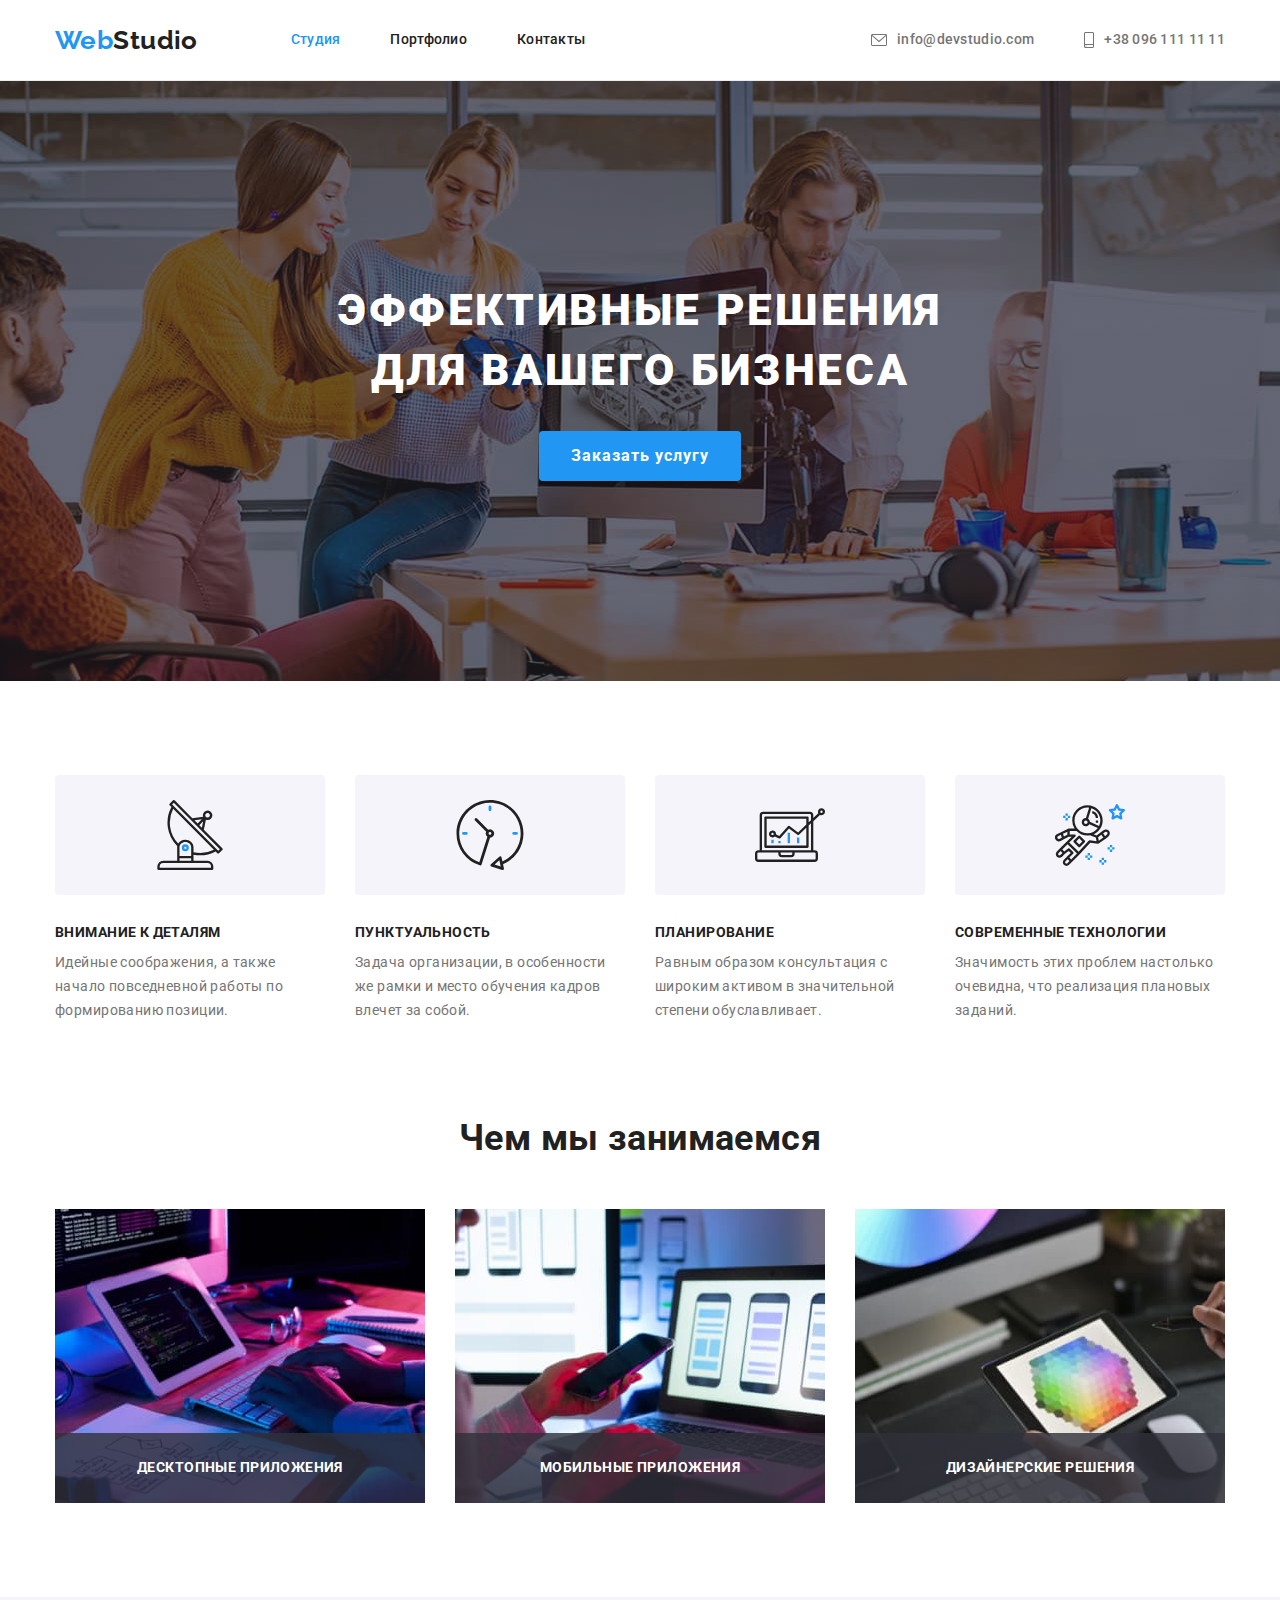
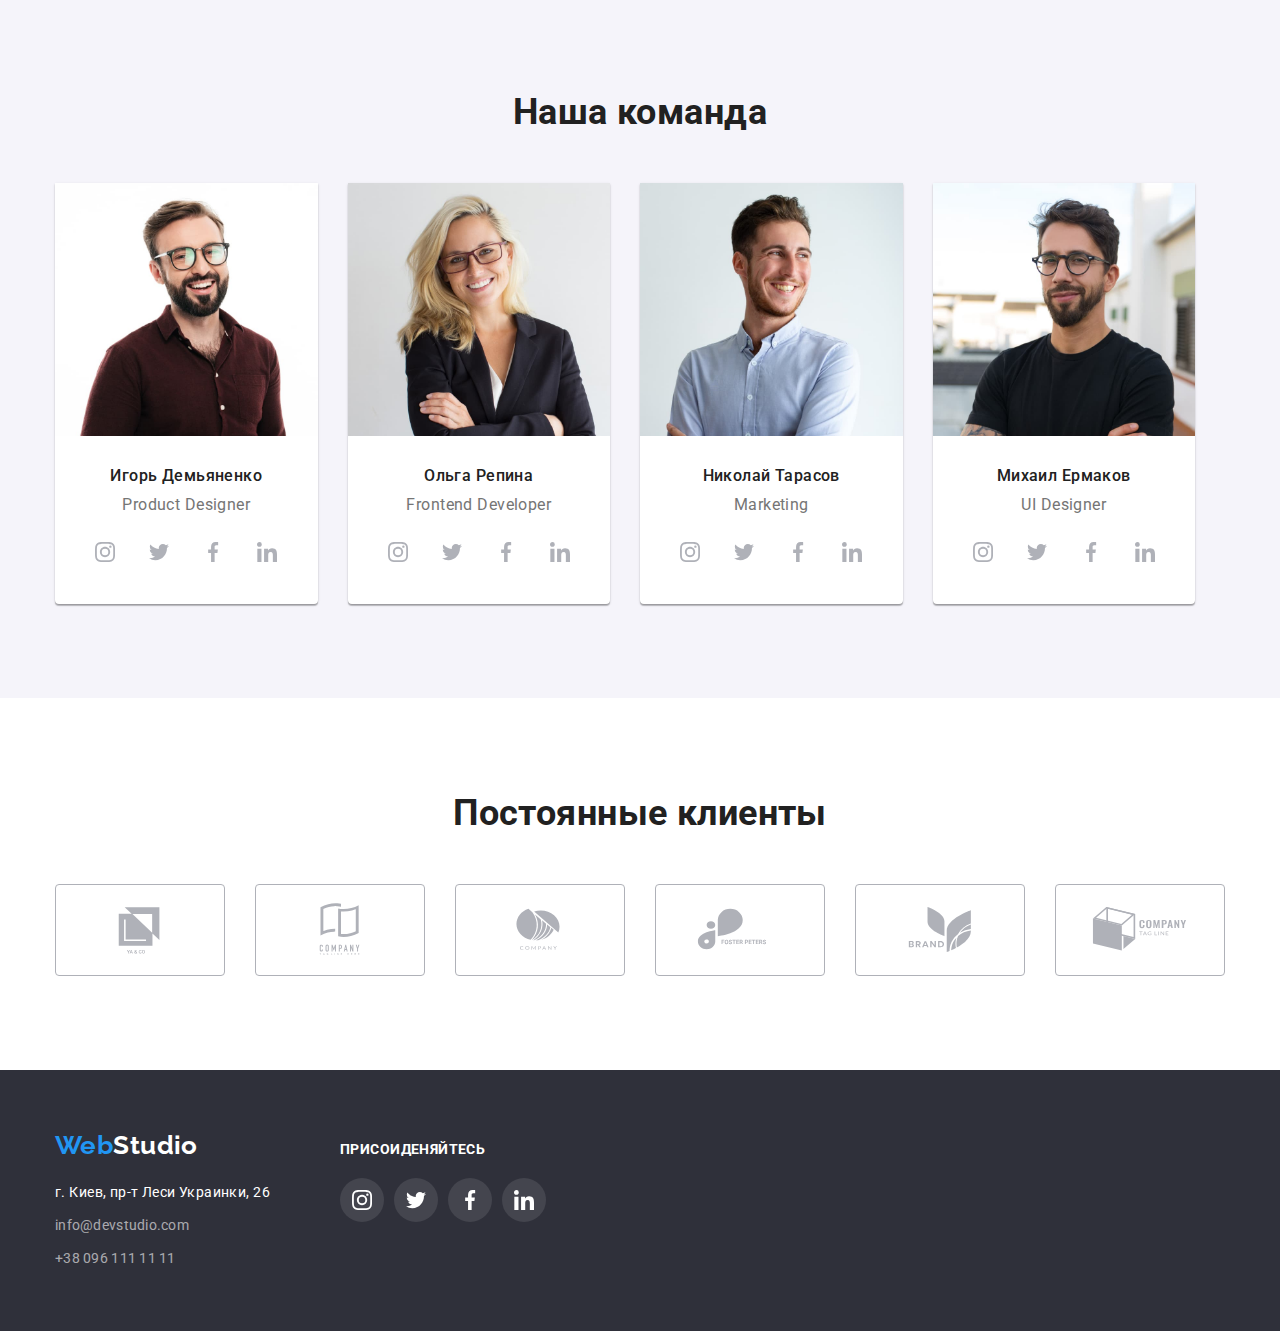
==== index.html @ 947b68a3 "Initial commit" ====
<!DOCTYPE html>
<html lang="ru">
  <head>
    <meta charset="UTF-8" />
    <meta http-equiv="X-UA-Compatible" content="IE=edge" />
    <meta name="viewport" content="width=device-width, initial-scale=1.0" />
    <title>Web-studio-project-for-hw-1</title>
    <link
      rel="stylesheet"
      href="https://cdn.jsdelivr.net/npm/modern-normalize@1.1.0/modern-normalize.min.css"
    />
    <link rel="stylesheet" href="./styles/styles.css" />
    <link rel="preconnect" href="https://fonts.googleapis.com" />
    <link rel="preconnect" href="https://fonts.gstatic.com" crossorigin />
    <link
      href="https://fonts.googleapis.com/css2?family=Raleway:wght@700&family=Roboto:wght@400;500;700;900&display=swap"
      rel="stylesheet"
    />
  </head>
  <body>
    <header class="header">
      <div class="container flex">
        <nav class="flex">
          <a href="./index.html" class="logo link"> Web<span>Studio</span></a>
          <ul class="list header-nav-links flex">
            <li>
              <a href="./index.html" class="header-nav link current">Студия</a>
            </li>
            <li><a href="./portfolio.html" class="header-nav link">Портфолио</a></li>
            <li><a href="#" class="header-nav link">Контакты</a></li>
          </ul>
        </nav>
        <ul class="list header-contacts flex">
          <li class="contact-item flex">
            <a href="mailto:info@devstudio.com" class="contact link">
              <svg class="contact-icon" width="16" height="12">
                <use href="./images/icons/icons.svg#icon-mail"></use>
              </svg>
              info@devstudio.com
            </a>
          </li>
          <li class="contact-item flex">
            <a href="tel:+380961111111" class="contact link">
              <svg class="contact-icon" width="10" height="16">
                <use href="./images/icons/icons.svg#icon-phone"></use>
              </svg>
              +38 096 111 11 11
            </a>
          </li>
        </ul>
      </div>
    </header>
    <main>
      <section class="hero">
        <div class="container">
          <h1 class="hero-title">Эффективные решения для вашего бизнеса</h1>
          <button type="button" class="prime-btn">Заказать услугу</button>
        </div>
      </section>
      <section class="section">
        <div class="container why-img">
          <h2 class="sections-title visually-hidden">Почему клиенты выбирают нас?</h2>
          <ul class="list why-list flex">
            <li>
              <div class="why-card">
                <svg width="70" height="70">
                  <use href="./images/icons/icons.svg#icon-antenna"></use>
                </svg>
              </div>
              <h3 class="why-title">Внимание к деталям</h3>
              <p class="why-txt">
                Идейные соображения, а также начало повседневной работы по формированию позиции.
              </p>
            </li>
            <li>
              <div class="why-card">
                <svg width="70" height="70">
                  <use href="./images/icons/icons.svg#icon-clock"></use>
                </svg>
              </div>
              <h3 class="why-title">Пунктуальность</h3>
              <p class="why-txt">
                Задача организации, в особенности же рамки и место обучения кадров влечет за собой.
              </p>
            </li>
            <li>
              <div class="why-card">
                <svg width="70" height="70">
                  <use href="./images/icons/icons.svg#icon-diagram"></use>
                </svg>
              </div>
              <h3 class="why-title">Планирование</h3>
              <p class="why-txt">
                Равным образом консультация с широким активом в значительной степени обуславливает.
              </p>
            </li>
            <li>
              <div class="why-card flex">
                <svg width="70" height="70">
                  <use href="./images/icons/icons.svg#icon-astronaut"></use>
                </svg>
              </div>
              <h3 class="why-title">Современные технологии</h3>
              <p class="why-txt">
                Значимость этих проблем настолько очевидна, что реализация плановых заданий.
              </p>
            </li>
          </ul>
        </div>
      </section>
      <section class="section work">
        <div class="container">
          <h2 class="sections-title">Чем мы занимаемся</h2>
          <ul class="list work-list flex">
            <li class="work-present">
              <img
                src="./images/work-present-img/comp-build-maket.jpg"
                alt="Веб разработка"
                width="370"
              />
              <p class="work-desc">Десктопные приложения</p>
            </li>
            <li class="work-present">
              <img
                src="./images/work-present-img/comp-smart-adpt.jpg"
                alt="Приложения для смартфонов"
                width="370"
              />
              <p class="work-desc">Мобильные приложения</p>
            </li>
            <li class="work-present">
              <img
                src="./images/work-present-img/comp-tab-color.jpg"
                alt="Графический дизайн"
                width="370"
              />
              <p class="work-desc">Дизайнерские решения</p>
            </li>
          </ul>
        </div>
      </section>
      <section class="section team">
        <div class="container">
          <h2 class="sections-title">Наша команда</h2>
          <ul class="list flex">
            <li class="employee-card">
              <img
                src="./images/teammates-photo/ihor.jpg"
                alt="Фото учасника команды. Игорь Демьяненко"
                width="270"
              />
              <div class="sign">
                <h3 class="team-title">Игорь Демьяненко</h3>
                <p class="team-txt" lang="en">Product Designer</p>
                <ul class="list employee-social-link flex">
                  <li class="emp-soc-list">
                    <a
                      href=""
                      rel="noreferrer noopener"
                      class="empl-soc-connect"
                      aria-label="instagram"
                    >
                      <svg class="empl-soc-connect-icon" width="20" height="20">
                        <use href="./images/icons/icons.svg#icon-instagram"></use>
                      </svg>
                    </a>
                  </li>
                  <li class="emp-soc-list">
                    <a
                      href=""
                      rel="noreferrer noopener"
                      class="empl-soc-connect"
                      aria-label="twitter"
                    >
                      <svg class="empl-soc-connect-icon" width="20" height="20">
                        <use href="./images/icons/icons.svg#icon-twitter"></use>
                      </svg>
                    </a>
                  </li>
                  <li class="emp-soc-list">
                    <a
                      href=""
                      rel="noreferrer noopener"
                      class="empl-soc-connect"
                      aria-label="facebook"
                    >
                      <svg class="empl-soc-connect-icon" width="20" height="20">
                        <use href="./images/icons/icons.svg#icon-facebook"></use>
                      </svg>
                    </a>
                  </li>
                  <li class="emp-soc-list">
                    <a
                      href=""
                      rel="noreferrer noopener"
                      class="empl-soc-connect"
                      aria-label="linkedin"
                    >
                      <svg class="empl-soc-connect-icon" width="20" height="20">
                        <use href="./images/icons/icons.svg#icon-linkedin"></use>
                      </svg>
                    </a>
                  </li>
                </ul>
              </div>
            </li>
            <li class="employee-card">
              <img
                src="./images/teammates-photo/olha.jpg"
                alt="Фото учасника команды. Ольга Репина"
                width="270"
              />
              <div class="sign">
                <h3 class="team-title">Ольга Репина</h3>
                <p class="team-txt" lang="en">Frontend Developer</p>
                <ul class="list employee-social-link flex">
                  <li class="emp-soc-list">
                    <a
                      href=""
                      rel="noreferrer noopener"
                      class="empl-soc-connect"
                      aria-label="instagram"
                    >
                      <svg class="empl-soc-connect-icon" width="20" height="20">
                        <use href="./images/icons/icons.svg#icon-instagram"></use>
                      </svg>
                    </a>
                  </li>
                  <li class="emp-soc-list">
                    <a
                      href=""
                      rel="noreferrer noopener"
                      class="empl-soc-connect"
                      aria-label="twitter"
                    >
                      <svg class="empl-soc-connect-icon" width="20" height="20">
                        <use href="./images/icons/icons.svg#icon-twitter"></use>
                      </svg>
                    </a>
                  </li>
                  <li class="emp-soc-list">
                    <a
                      href=""
                      rel="noreferrer noopener"
                      class="empl-soc-connect"
                      aria-label="facebook"
                    >
                      <svg class="empl-soc-connect-icon" width="20" height="20">
                        <use href="./images/icons/icons.svg#icon-facebook"></use>
                      </svg>
                    </a>
                  </li>
                  <li class="emp-soc-list">
                    <a
                      href=""
                      rel="noreferrer noopener"
                      class="empl-soc-connect"
                      aria-label="linkedin"
                    >
                      <svg class="empl-soc-connect-icon" width="20" height="20">
                        <use href="./images/icons/icons.svg#icon-linkedin"></use>
                      </svg>
                    </a>
                  </li>
                </ul>
              </div>
            </li>
            <li class="employee-card">
              <img
                src="./images/teammates-photo/nikolay.jpg"
                alt="Фото учасника команды.Николай Тарасов."
                width="270"
              />

              <div class="sign">
                <h3 class="team-title">Николай Тарасов</h3>
                <p class="team-txt" lang="en">Marketing</p>
                <ul class="list employee-social-link flex">
                  <li class="emp-soc-list">
                    <a
                      href=""
                      rel="noreferrer noopener"
                      class="empl-soc-connect"
                      aria-label="instagram"
                    >
                      <svg class="empl-soc-connect-icon" width="20" height="20">
                        <use href="./images/icons/icons.svg#icon-instagram"></use>
                      </svg>
                    </a>
                  </li>
                  <li class="emp-soc-list">
                    <a
                      href=""
                      rel="noreferrer noopener"
                      class="empl-soc-connect"
                      aria-label="twitter"
                    >
                      <svg class="empl-soc-connect-icon" width="20" height="20">
                        <use href="./images/icons/icons.svg#icon-twitter"></use>
                      </svg>
                    </a>
                  </li>
                  <li class="emp-soc-list">
                    <a
                      href=""
                      rel="noreferrer noopener"
                      class="empl-soc-connect"
                      aria-label="facebook"
                    >
                      <svg class="empl-soc-connect-icon" width="20" height="20">
                        <use href="./images/icons/icons.svg#icon-facebook"></use>
                      </svg>
                    </a>
                  </li>
                  <li class="emp-soc-list">
                    <a
                      href=""
                      rel="noreferrer noopener"
                      class="empl-soc-connect"
                      aria-label="linkedin"
                    >
                      <svg class="empl-soc-connect-icon" width="20" height="20">
                        <use href="./images/icons/icons.svg#icon-linkedin"></use>
                      </svg>
                    </a>
                  </li>
                </ul>
              </div>
            </li>
            <li class="employee-card">
              <img
                src="./images/teammates-photo/mykhayl.jpg"
                alt="Фото учасника команды. Михаил Ермаков"
                width="270"
              />
              <div class="sign">
                <h3 class="team-title">Михаил Ермаков</h3>
                <p class="team-txt" lang="en">UI Designer</p>
                <ul class="list employee-social-link flex">
                  <li class="emp-soc-list">
                    <a
                      href=""
                      rel="noreferrer noopener"
                      class="empl-soc-connect"
                      aria-label="instagram"
                    >
                      <svg class="empl-soc-connect-icon" width="20" height="20">
                        <use href="./images/icons/icons.svg#icon-instagram"></use>
                      </svg>
                    </a>
                  </li>
                  <li class="emp-soc-list">
                    <a
                      href=""
                      rel="noreferrer noopener"
                      class="empl-soc-connect"
                      aria-label="twitter"
                    >
                      <svg class="empl-soc-connect-icon" width="20" height="20">
                        <use href="./images/icons/icons.svg#icon-twitter"></use>
                      </svg>
                    </a>
                  </li>
                  <li class="emp-soc-list">
                    <a
                      href=""
                      rel="noreferrer noopener"
                      class="empl-soc-connect"
                      aria-label="facebook"
                    >
                      <svg class="empl-soc-connect-icon" width="20" height="20">
                        <use href="./images/icons/icons.svg#icon-facebook"></use>
                      </svg>
                    </a>
                  </li>
                  <li class="emp-soc-list">
                    <a
                      href=""
                      rel="noreferrer noopener"
                      class="empl-soc-connect"
                      aria-label="linkedin"
                    >
                      <svg class="empl-soc-connect-icon" width="20" height="20">
                        <use href="./images/icons/icons.svg#icon-linkedin"></use>
                      </svg>
                    </a>
                  </li>
                </ul>
              </div>
            </li>
          </ul>
        </div>
      </section>
      <section class="section">
        <h2 class="sections-title">Постоянные клиенты</h2>
        <ul class="clients-list list flex">
          <li class="client-list">
            <a
              href=""
              rel="noreferrer noopener"
              class="client-logo flex"
              aria-label="Company name 1"
            >
              <svg class="client-logo-icon" width="106" height="60">
                <use href="./images/icons/icons.svg#icon-logo"></use>
              </svg>
            </a>
          </li>
          <li class="client-list">
            <a
              href=""
              rel="noreferrer noopener"
              class="client-logo flex"
              aria-label="Company name 2"
            >
              <svg class="client-logo-icon" width="106" height="60">
                <use href="./images/icons/icons.svg#icon-logo-1"></use>
              </svg>
            </a>
          </li>
          <li class="client-list">
            <a
              href=""
              rel="noreferrer noopener"
              class="client-logo flex"
              aria-label="Company name 3"
              ><svg class="client-logo-icon" width="106" height="60">
                <use href="./images/icons/icons.svg#icon-logo-2"></use>
              </svg>
            </a>
          </li>
          <li class="client-list">
            <a
              href=""
              rel="noreferrer noopener"
              class="client-logo flex"
              aria-label="Company name 4"
              ><svg class="client-logo-icon" width="106" height="60">
                <use href="./images/icons/icons.svg#icon-logo-3"></use>
              </svg>
            </a>
          </li>
          <li class="client-list">
            <a
              href=""
              rel="noreferrer noopener"
              class="client-logo flex"
              aria-label="Company name 5"
              ><svg class="client-logo-icon" width="106" height="60">
                <use href="./images/icons/icons.svg#icon-logo-4"></use>
              </svg>
            </a>
          </li>
          <li class="client-list">
            <a
              href=""
              rel="noreferrer noopener"
              class="client-logo flex"
              aria-label="Company name 6"
              ><svg class="client-logo-icon" width="106" height="60">
                <use href="./images/icons/icons.svg#icon-logo-5"></use>
              </svg>
            </a>
          </li>
        </ul>
      </section>
    </main>
    <footer class="footer">
      <div class="container">
        <div class="footer-line-item">
          <a href="./index.html" class="logo link"> Web<span>Studio</span></a>
          <address>
            <ul class="list footer-links">
              <li>
                <a
                  class="footer-address link"
                  href="https://goo.gl/maps/YjMtobuVedqzEs7B6"
                  target="_blank"
                  rel="noreferrer noopener"
                  >г. Киев, пр-т Леси Украинки, 26</a
                >
              </li>
              <li>
                <a class="footer-contact link" href="mailto:info@devstudio.com"
                  >info@devstudio.com</a
                >
              </li>
              <li>
                <a class="footer-contact link" href="tel:+380961111111">+38 096 111 11 11</a>
              </li>
            </ul>
          </address>
        </div>
        <div>
          <strong class="social-connect">Присоиденяйтесь</strong>
          <ul class="list flex">
            <li class="footer-social-list">
              <a
                href=""
                class="footer-social-links"
                rel="noreferrer noopener"
                aria-label="Company instagram"
              >
                <svg class="empl-soc-connect-icon" width="20" height="20">
                  <use href="./images/icons/icons.svg#icon-instagram"></use>
                </svg>
              </a>
            </li>
            <li class="footer-social-list">
              <a
                href=""
                class="footer-social-links"
                rel="noreferrer noopener"
                aria-label="Company twitter"
                ><svg class="empl-soc-connect-icon" width="20" height="20">
                  <use href="./images/icons/icons.svg#icon-twitter"></use>
                </svg>
              </a>
            </li>
            <li class="footer-social-list">
              <a
                href=""
                class="footer-social-links"
                rel="noreferrer noopener"
                aria-label="Company facebook"
                ><svg class="empl-soc-connect-icon" width="20" height="20">
                  <use href="./images/icons/icons.svg#icon-facebook"></use>
                </svg>
              </a>
            </li>
            <li class="footer-social-list">
              <a
                href=""
                class="footer-social-links"
                rel="noreferrer noopener"
                aria-label="Company linkedin"
                ><svg class="empl-soc-connect-icon" width="20" height="20">
                  <use href="./images/icons/icons.svg#icon-linkedin"></use>
                </svg>
              </a>
            </li>
          </ul>
        </div>
      </div>
    </footer>
  </body>
</html>
---- styles/styles.css ----
:root{
    --prime-bg-color: #ffffff;
    --footer-bg-color:#2F303A;
    --third-bg-color:#F5F4FA;
    --primary-txt-color: #757575;
    --secondary-txt-color: #212121;
    --focus-color: #2196F3;
    --btn-hv-color:#188CE8;

}

body{
    background-color: var(--white-color);
    color: var(--primary-txt-color);
    font-family: 'Roboto', sans-serif;
    font-size: 14px;
    line-height: 1.14;
    letter-spacing: 0.03em;
}

/* Common styles */
h1,h2,h3,h4,h5,h6,p {
    margin: 0;
}
img {
    display: block;
    max-width: 100%; 
    height: auto;
}
address {
    font-style: normal;
}

.section {
    padding-top: 94px;
    padding-bottom: 94px;
}
.list{
    list-style: none;
    font-style: normal;
    padding: 0;
    margin: 0;
}
.link {
    text-decoration: none;
}
.link:hover, .link:focus, .contact:hover, .contact:focus{
    color: var(--focus-color);
}

.logo{
    font-family: 'Raleway', sans-serif;
    font-weight: 700;
    font-size: 26px;
    line-height: 1.19;
    color: var(--focus-color);
}
.contact {
    display: flex;
    align-items: center;

    font-weight: 500;
    letter-spacing: 0.02em;
    color: inherit;
    padding: 32px 0;
}
.visually-hidden {
  position: absolute;
  width: 1px;
  height: 1px;
  margin: -1px;
  border: 0;
  padding: 0;
  
  white-space: nowrap;
  clip-path: inset(100%);
  clip: rect(0 0 0 0);
  overflow: hidden;
}
.container {
    margin-left: auto;
    margin-right: auto;
    width: 1200px;
    padding-left: 15px;
    padding-right: 15px;

}
.flex{
    display: flex;
}

/* Header styles */
.header{ 
    border-bottom: #ECECEC 1px solid;
}
.header .flex {
    align-items: center;
}
.header .logo {
    margin-right: 93px;
}
.header .logo > span{
    color: var(--secondary-txt-color);
}
.contact-item:hover, .contact-item:focus{
    color: var(--focus-color);
}
.contact-icon{
   
    fill: currentColor;
    margin-right: 10px;
   
    
}

.header-nav-links > li:not(:last-child),.header-contacts>li:not(:last-child){
    margin-right: 50px;
}
.header-nav{
    display: block;
    padding-top: 32px;
    padding-bottom: 32px;
 
    font-weight: 500;
    letter-spacing: 0.02em;
    color: var(--secondary-txt-color);
}

.header-contacts{
    margin-left: auto;
}

.current {
    color: var(--focus-color);
}

/* Main Styles */
/* Hero section style */
.sections-title{
    margin-bottom: 50px;
    font-weight: 700;
    font-size: 36px;
    line-height: 1.17;
    text-align: center;
    color: var(--secondary-txt-color);
}
.hero{
    max-width: 1600px;
    height: 600px;
    margin-right: auto;
    margin-left: auto;
    padding: 200px 0;

    text-align: center;

    background-image: linear-gradient(rgba(47, 48, 58, 0.4), rgba(47, 48, 58, 0.4)),
     url(../images/bgc-img/hero-section.jpg);
    background-repeat: no-repeat;
    background-position: center;
    background-size: cover;
    background-color:#C4C4C4;
    }
.hero-title{
    margin-bottom: 30px;
    width: 696px;
    margin-right:  auto;
    margin-left: auto;
    
    font-weight: 900;
    font-size: 44px;
    line-height: 1.36;
    text-align: center;
    letter-spacing: 0.06em;
    text-transform: uppercase;
    color: var(--prime-bg-color);
    
}
.prime-btn{
    display: inline-block;
    padding: 10px 32px;
    
    background: var(--focus-color);
    text-align: center;
    font-family: inherit;
    font-weight: 700;
    font-size: 16px;
    line-height: 1.88;
    letter-spacing: 0.06em;
    color: var(--prime-bg-color);

    border: none;
    box-shadow: 0px 4px 4px rgba(0, 0, 0, 0.15);
    border-radius: 4px;

    cursor: pointer;
}

.prime-btn:hover, .prime-btn:focus {
    background: var(--btn-hv-color);
    box-shadow: 0px 4px 4px rgba(0, 0, 0, 0.15);
    border-radius: 4px;
}
/* why-section styles */
.why-card{
    display: inline-flex;
    width: 270px;
    height: 120px;
    margin-bottom: 30px;
    justify-content: center;
    align-items: center;

    background: var(--third-bg-color);
    border-radius: 4px;

}

.why-list > li {
    width: calc((100%-90px)/4);
    margin-right: 30px;

}
.why-list > li:last-child{
    margin-right: 0px;
}


.why-title{
    margin-bottom: 10px;
    font-weight: 700;
    font-size: 14px;
    text-transform: uppercase;
    color: var(--secondary-txt-color);
}
.why-txt{
    line-height: 1.71;
}
/* Section-work-list styles*/
.work{
    padding-top: 0px;
  
}

.work-list > li:not(:last-child) {
    margin-right: 30px;
}
.work-present{
    position: relative;
}
.work-desc{
    position: absolute;
    bottom: 0px;
    display: block;
    padding-top: 27px;
    padding-bottom: 27px;
    width: 370px;
    height: 70px;

    background-image: linear-gradient(rgba(47, 48, 58, 0.8),rgba(47, 48, 58, 0.8));
    
    font-weight: 700;
    text-transform: uppercase;
    text-align: center;
    color: var(--prime-bg-color);

}

/* Section-team styles*/
.team{
   background-color: var(--third-bg-color);
}
.employee-card{
    background-color: var(--prime-bg-color);
    text-align: center; 
    margin-right: 30px;

    box-shadow: 0px 1px 3px rgba(0, 0, 0, 0.12), 0px 1px 1px rgba(0, 0, 0, 0.14), 0px 2px 1px rgba(0, 0, 0, 0.2);
    border-radius: 0px 0px 4px 4px;
}
.sign{
   
    padding-top: 30px;
    padding-bottom: 30px;
    
}
.team-title{
    margin-bottom: 10px;

    font-weight: 500;
    font-size: 16px;
    line-height: 1.19;
    color: var(--secondary-txt-color);
}
.team-txt {

    font-size: 16px;
    line-height: 1.19;
    margin-bottom: 16px;
}
.emp-soc-list:not(:last-child) {
    margin-right: 10px;
}
.employee-social-link{
    justify-content: center;
}
.empl-soc-connect{
    display: inline-flex;
    width: 44px;
    height: 44px;
    justify-content: center;
    align-items: center;
   
    color: #AFB1B8;
    border-radius: 50%;
}
.empl-soc-connect:not(:last-child){
    margin-right: 10px;
}

.empl-soc-connect:hover, .empl-soc-connect:focus {
    background-color:var(--focus-color);
    color: var(--prime-bg-color);
}

.empl-soc-connect-icon{
    fill: currentColor;
}


.clients-list{
    justify-content: center;
    align-items: center;
}
.client-logo{
    align-items: center;
    justify-content: center;
    width: 170px;
    height: 92px;

    color: #AFB1B8;

    border: 1px solid #AFB1B8;
    border-radius: 4px;
}
.client-list:not(:last-child) {
    margin-right: 30px;
}
.client-logo:hover,
.client-logo:focus{
    border-color: var(--focus-color);
    color: var(--focus-color);
}
.client-logo-icon{
    fill:currentColor;
}
    
/* Footer styles */
.footer{
    padding-top: 60px;
    padding-bottom: 60px;
    background-color: var(--footer-bg-color);
}
.footer .container{
    display: flex;
    align-items: baseline;
}
.footer-line-item{
    margin-right: 70px; ;
}

.footer .logo {
    display: inline-block;
    margin-bottom: 20px;
}
.footer .logo>span{
    color: var(--prime-bg-color);
}

.footer-links > li:not(:last-child) {
    margin-bottom: 9px;
}
.social-connect{
    display: inline-block;
    color: var(--prime-bg-color);
    text-transform: uppercase;
    margin-bottom: 20px;
}
.footer-social-links{
    display: inline-flex;
    align-items: center;
    justify-content: center;

    width: 44px;
    height: 44px;
    border-radius: 50%;

    color: var(--prime-bg-color);
    background-color:rgba(255, 255, 255, 0.1);
}
.footer-social-list:not(:last-child){
    margin-right: 10px;
}
.footer-social-links:hover, .footer-social-links:focus{
    background-color: var(--focus-color);
}
.footer-address{
    font-style: normal;
    line-height: 1.71;
    color: var(--prime-bg-color);

}
.footer-contact{
  
    letter-spacing: 0.02em;
    font-weight: inherit;
    line-height: 1.71;
    color: rgba(255, 255, 255, 0.6);

}   
.footer-contact:hover,
.footer-contact:focus {
    color: var(--focus-color);
}
/* STYLES FOR PORTFOLIO */
/* Main styles */

.buttons {
    justify-content: center;
    margin-bottom: 56px;
}
.buttons > li:not(:last-child) {
    margin-right: 8px;
}
.secondary-btn{
    padding: 6px 22px;

    font-family: inherit;
    font-weight: 500;
    font-size: 16px;
    line-height:1.62;
    text-align: center;
    letter-spacing: inherit;
    
    color: var(--secondary-txt-color);
    background: var(--third-bg-color);
    border-radius: 4px;
    border: none;
   
    
    cursor: pointer;
}
.secondary-btn:hover, 
.secondary-btn:focus{
    color: var(--prime-bg-color);
    background: var(--focus-color);
    box-shadow: 0px 3px 1px rgba(0, 0, 0, 0.1), 0px 1px 2px rgba(0, 0, 0, 0.08), 0px 2px 2px rgba(0, 0, 0, 0.12);
    border-radius: 4px;   
}
.cards {
    flex-wrap: wrap;
}
.border{
    padding-top: 20px;
    padding-right: 24px;
    padding-bottom: 20px;
    padding-left: 24px;

    border: 1px solid #EEEEEE;
    border-top: none;
}
.complete-card{
    margin-right: 30px;
    margin-bottom: 30px;
    background-color: var(--prime-bg-color);
}
.complete-card:nth-child(3n) {
    margin-right: 0px;
}
.complete-card:nth-last-child(-n+3) {
    margin-bottom: 0px;
}
.card-block{
    display: block;
    text-decoration: none;
}
.card-block:hover, .card-block:focus {
    box-shadow: 0px 1px 1px rgba(0, 0, 0, 0.12), 0px 4px 4px rgba(0, 0, 0, 0.06), 1px 4px 6px rgba(0, 0, 0, 0.16);
}
.c-card-title{
    margin-bottom: 4px;

    font-weight: 700;
    font-size: 18px;
    line-height: 2;
    letter-spacing: 0.06em;
    color: var(--secondary-txt-color);
}
.c-card-txt{
    font-size: 16px;
    line-height: 1.88;
    color: var(--primary-txt-color);   
}
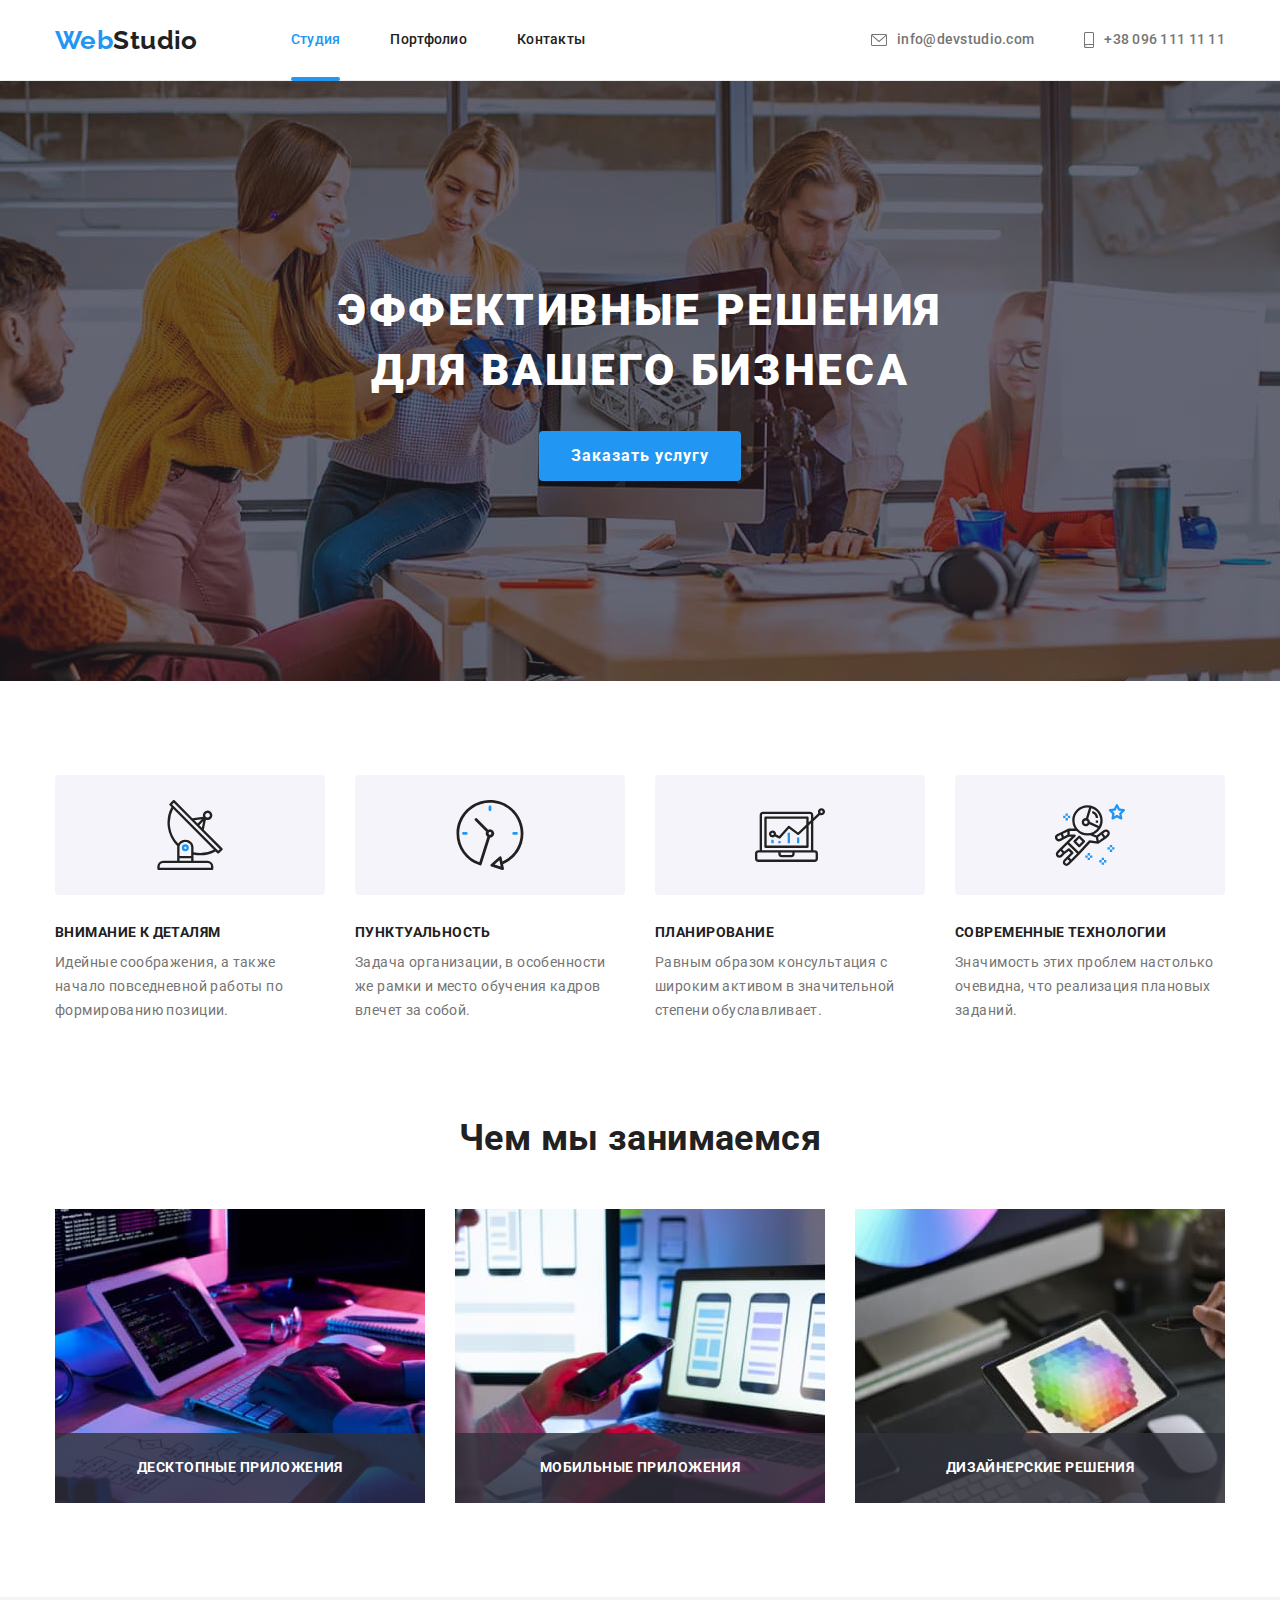
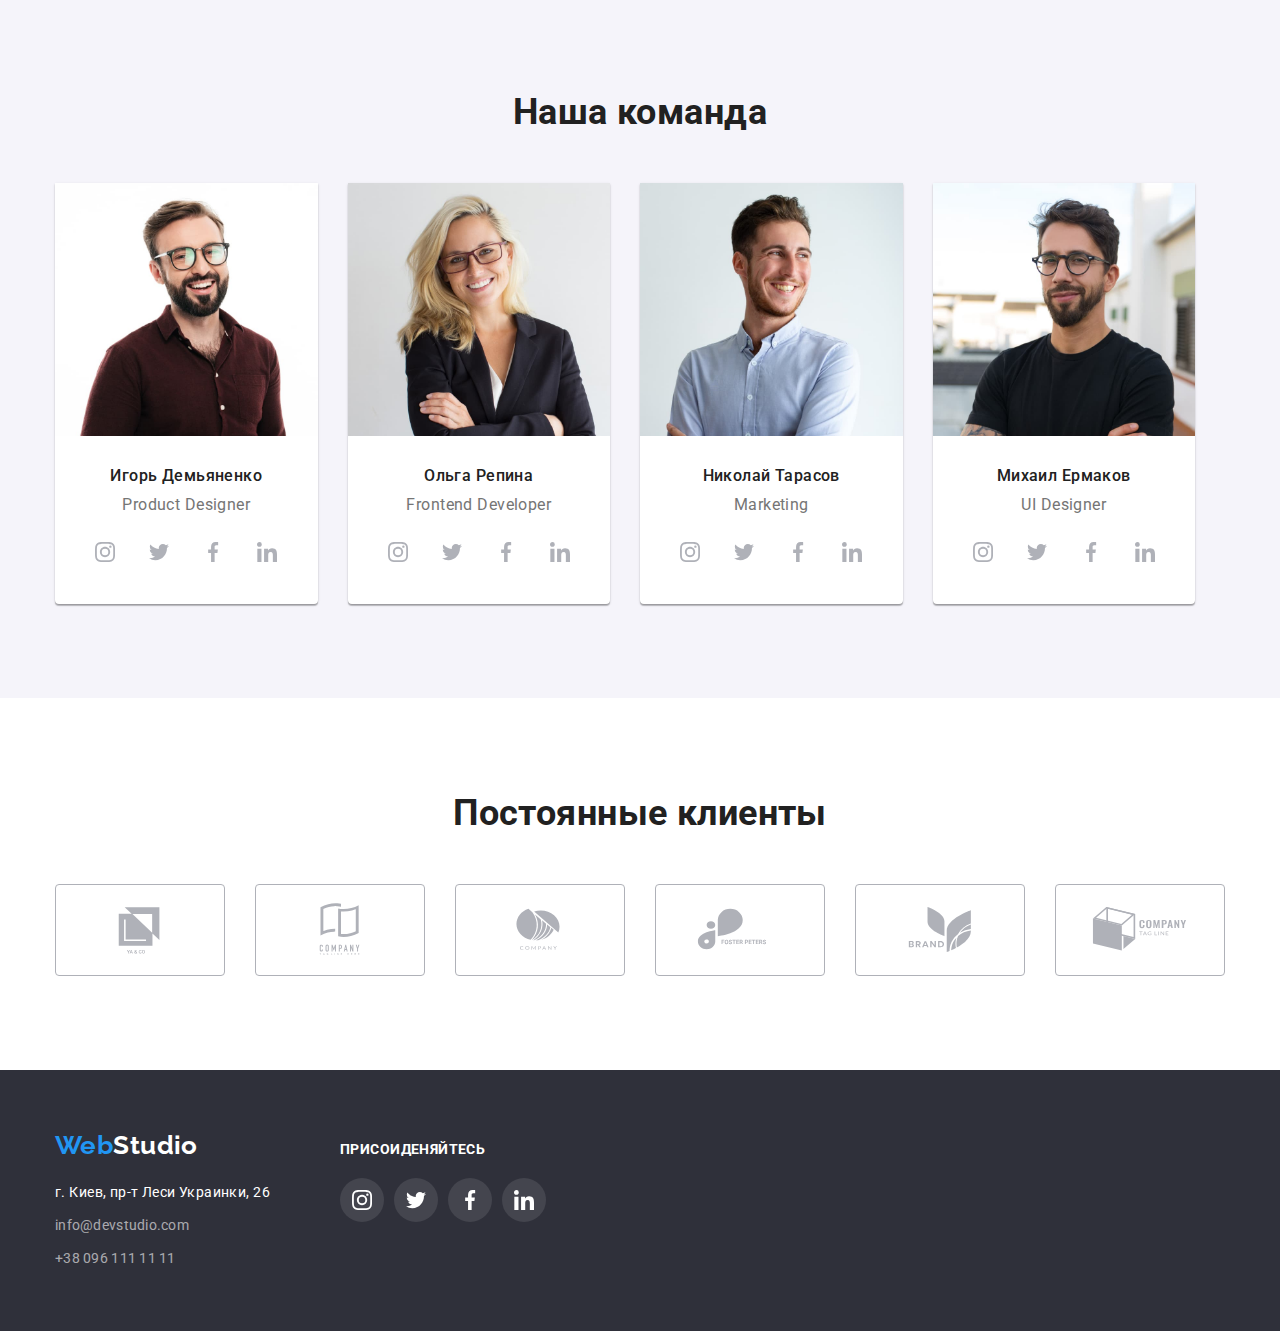
==== commit 2226f330: "modal-added" ====
--- a/index.html
+++ b/index.html
@@ -54,7 +54,12 @@
       <section class="hero">
         <div class="container">
           <h1 class="hero-title">Эффективные решения для вашего бизнеса</h1>
-          <button type="button" class="prime-btn">Заказать услугу</button>
+          <button data-modal-open type="button" class="prime-btn">Заказать услугу</button>
+          <div class="backdrop is-hidden" data-modal>
+            <div class="modal">
+              <button data-modal-close type="button">close</button>
+            </div>
+          </div>
         </div>
       </section>
       <section class="section">
@@ -543,5 +548,6 @@
         </div>
       </div>
     </footer>
+    <script src="./js/modal.js"></script>
   </body>
 </html>
--- a/styles/styles.css
+++ b/styles/styles.css
@@ -7,10 +7,12 @@
     --focus-color: #2196F3;
     --btn-hv-color:#188CE8;
 
+    --transaction-time: cubic-bezier(0.4, 0, 0.2, 1);
+
 }
 
 body{
-    background-color: var(--white-color);
+    background-color: var(--prime-bg-color);
     color: var(--primary-txt-color);
     font-family: 'Roboto', sans-serif;
     font-size: 14px;
@@ -43,6 +45,9 @@
 }
 .link {
     text-decoration: none;
+
+    transition: color 250ms var(--transaction-time);
+
 }
 .link:hover, .link:focus, .contact:hover, .contact:focus{
     color: var(--focus-color);
@@ -118,12 +123,28 @@
 }
 .header-nav{
     display: block;
+    position: relative;
     padding-top: 32px;
     padding-bottom: 32px;
  
     font-weight: 500;
     letter-spacing: 0.02em;
     color: var(--secondary-txt-color);
+}
+.current.header-nav::after {
+    content: "";
+    display: block;
+    position: absolute;
+    bottom: -1px;
+
+    width: 100%;
+    height: 4px;
+    background-color:var(--focus-color);
+    border-radius: 2px;
+    
+  
+
+
 }
 
 .header-contacts{
@@ -179,7 +200,7 @@
     display: inline-block;
     padding: 10px 32px;
     
-    background: var(--focus-color);
+    background-color: var(--focus-color);
     text-align: center;
     font-family: inherit;
     font-weight: 700;
@@ -193,12 +214,51 @@
     border-radius: 4px;
 
     cursor: pointer;
+
+    transition: background-color 250ms var(--transaction-time), 
+        box-shadow 250ms var(--transaction-time) ;
 }
 
 .prime-btn:hover, .prime-btn:focus {
-    background: var(--btn-hv-color);
+    background-color: var(--btn-hv-color);
     box-shadow: 0px 4px 4px rgba(0, 0, 0, 0.15);
     border-radius: 4px;
+}
+.backdrop {
+    position: fixed;
+    top: 0;
+    left: 0;
+    z-index: 50;
+
+    width:100%;
+    height: 100%;
+
+    background-color:rgba(255, 255, 255, 0.6);
+    opacity: 1;
+
+    transition: opacity 250ms var(--transaction-time);
+}
+.backdrop.is-hidden {
+    opacity: 0;
+    pointer-events: none;
+}
+.backdrop.is-hidden .modal{
+    transform:translate(-50%, -50%) scale(0.8);
+}
+
+.modal{
+    position: absolute;
+    top: 50%;
+    left: 50%;
+
+  
+    min-width: 600px;
+    min-height: 400px;
+
+    background-color: tomato;
+
+    transform: translate(-50%, -50%) scale(1);
+
 }
 /* why-section styles */
 .why-card{
@@ -311,6 +371,9 @@
    
     color: #AFB1B8;
     border-radius: 50%;
+
+    transition: color 250ms var(--transaction-time),
+        background-color 250ms var(--transaction-time);
 }
 .empl-soc-connect:not(:last-child){
     margin-right: 10px;
@@ -340,6 +403,10 @@
 
     border: 1px solid #AFB1B8;
     border-radius: 4px;
+
+    transition: color 250ms var(--transaction-time), 
+        border-color 250ms var(--transaction-time);
+    
 }
 .client-list:not(:last-child) {
     margin-right: 30px;
@@ -395,6 +462,8 @@
 
     color: var(--prime-bg-color);
     background-color:rgba(255, 255, 255, 0.1);
+
+    transition: background-color 250ms var(--transaction-time);
 }
 .footer-social-list:not(:last-child){
     margin-right: 10px;
@@ -415,6 +484,7 @@
     line-height: 1.71;
     color: rgba(255, 255, 255, 0.6);
 
+    transition: color 250ms var(--transaction-time);
 }   
 .footer-contact:hover,
 .footer-contact:focus {
@@ -447,13 +517,17 @@
    
     
     cursor: pointer;
+
+    transition: background-color 250ms var(--transaction-time),
+        color 250ms var(--transaction-time),
+        box-shadow 250ms var(--transaction-time);
+
 }
 .secondary-btn:hover, 
 .secondary-btn:focus{
     color: var(--prime-bg-color);
-    background: var(--focus-color);
-    box-shadow: 0px 3px 1px rgba(0, 0, 0, 0.1), 0px 1px 2px rgba(0, 0, 0, 0.08), 0px 2px 2px rgba(0, 0, 0, 0.12);
-    border-radius: 4px;   
+    background-color: var(--focus-color);
+    box-shadow: 0px 3px 1px rgba(0, 0, 0, 0.1), 0px 1px 2px rgba(0, 0, 0, 0.08), 0px 2px 2px rgba(0, 0, 0, 0.12);  
 }
 .cards {
     flex-wrap: wrap;
@@ -468,6 +542,8 @@
     border-top: none;
 }
 .complete-card{
+
+
     margin-right: 30px;
     margin-bottom: 30px;
     background-color: var(--prime-bg-color);
@@ -479,9 +555,51 @@
     margin-bottom: 0px;
 }
 .card-block{
+    
     display: block;
+    width: 370px;
+
     text-decoration: none;
-}
+
+    transition:box-shadow 250ms var(--transaction-time);
+}
+.card-thumb {
+    position: relative; 
+    overflow: hidden;
+    width: 370px;
+    
+ 
+    
+}
+.card-overlay{
+    position: absolute; 
+    top: 0;
+    left: 0;
+    width: 100%;
+    height: 100%;
+    padding: 63px 24px;
+
+    display: flex;
+    align-items: center;
+    justify-content: center;
+
+    background-color: rgba(33, 150, 243, 0.9);
+
+    transform: translateY(100%);
+
+    transition: transform 250ms var(--transaction-time);
+}
+.card-desc{
+    
+    font-size: 18px;
+    line-height: 1.56;
+     color:var(--prime-bg-color);
+}
+.complete-card:hover .card-overlay,
+.complete-card:focus .card-overlay  {
+    transform: translateY(0);
+}
+
 .card-block:hover, .card-block:focus {
     box-shadow: 0px 1px 1px rgba(0, 0, 0, 0.12), 0px 4px 4px rgba(0, 0, 0, 0.06), 1px 4px 6px rgba(0, 0, 0, 0.16);
 }
